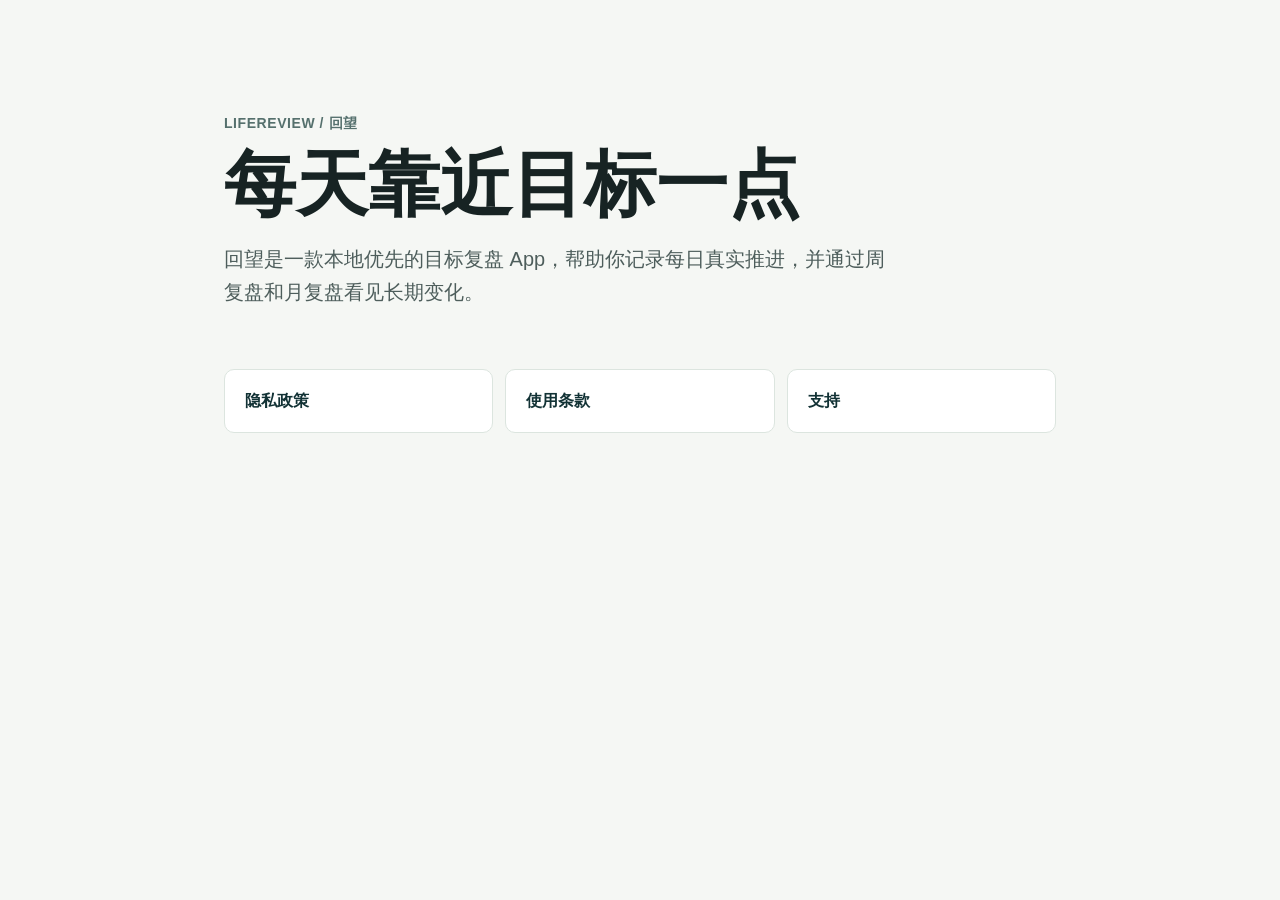
==== index.html @ bb7329b0 "docs: 发布回望支持页面" ====
<!doctype html>
<html lang="zh-Hans">
<head>
  <meta charset="utf-8">
  <meta name="viewport" content="width=device-width, initial-scale=1">
  <title>回望 - 支持与法律信息</title>
  <link rel="stylesheet" href="styles.css">
</head>
<body>
  <main class="page">
    <section class="hero">
      <p class="eyebrow">LifeReview / 回望</p>
      <h1>每天靠近目标一点</h1>
      <p class="lead">回望是一款本地优先的目标复盘 App，帮助你记录每日真实推进，并通过周复盘和月复盘看见长期变化。</p>
    </section>

    <section class="links" aria-label="支持与法律信息">
      <a href="privacy.html">隐私政策</a>
      <a href="terms.html">使用条款</a>
      <a href="support.html">支持</a>
    </section>
  </main>
</body>
</html>
---- styles.css ----
body {
  margin: 0;
  color: #172323;
  background: #f5f7f4;
  font-family: -apple-system, BlinkMacSystemFont, "Segoe UI", sans-serif;
  line-height: 1.65;
}

a {
  color: #1b6d72;
}

.page {
  box-sizing: border-box;
  width: min(880px, 100%);
  margin: 0 auto;
  padding: 56px 24px;
}

.hero {
  padding: 56px 0 40px;
}

.eyebrow {
  margin: 0 0 12px;
  color: #55706d;
  font-size: 14px;
  font-weight: 700;
  letter-spacing: .04em;
  text-transform: uppercase;
}

h1 {
  margin: 0 0 16px;
  font-size: clamp(36px, 7vw, 72px);
  line-height: 1.05;
}

h2 {
  margin-top: 36px;
  font-size: 22px;
}

.lead {
  max-width: 680px;
  color: #4e5e5c;
  font-size: 20px;
}

.links {
  display: grid;
  grid-template-columns: repeat(auto-fit, minmax(180px, 1fr));
  gap: 12px;
}

.links a {
  display: block;
  padding: 18px 20px;
  color: #123235;
  background: #ffffff;
  border: 1px solid #dce5df;
  border-radius: 10px;
  font-weight: 700;
  text-decoration: none;
}

.document {
  max-width: 760px;
}

.muted {
  color: #6c7876;
}
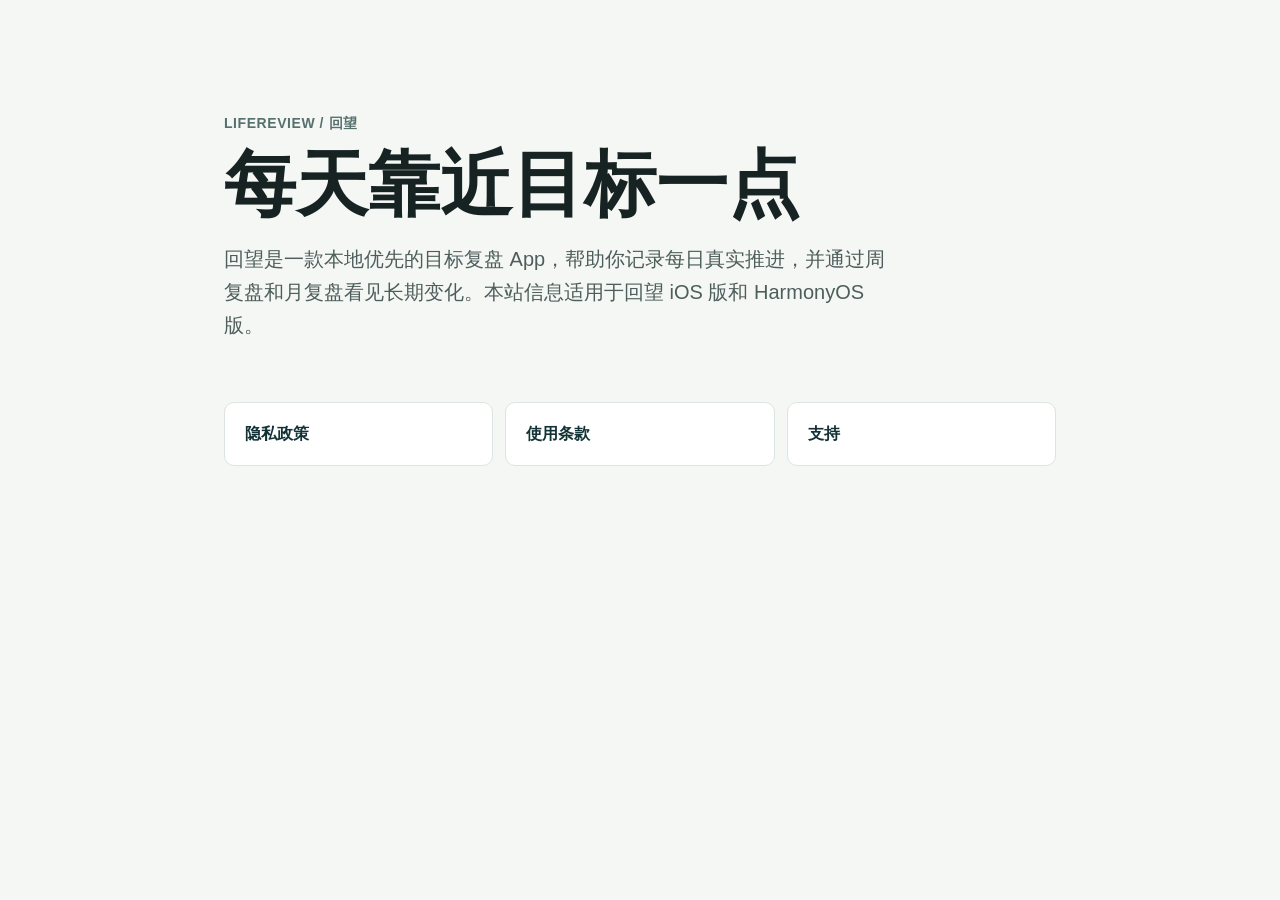
==== commit 32529d9e: "docs: 补充鸿蒙版隐私政策和支持说明" ====
--- a/index.html
+++ b/index.html
@@ -11,7 +11,7 @@
     <section class="hero">
       <p class="eyebrow">LifeReview / 回望</p>
       <h1>每天靠近目标一点</h1>
-      <p class="lead">回望是一款本地优先的目标复盘 App，帮助你记录每日真实推进，并通过周复盘和月复盘看见长期变化。</p>
+      <p class="lead">回望是一款本地优先的目标复盘 App，帮助你记录每日真实推进，并通过周复盘和月复盘看见长期变化。本站信息适用于回望 iOS 版和 HarmonyOS 版。</p>
     </section>
 
     <section class="links" aria-label="支持与法律信息">
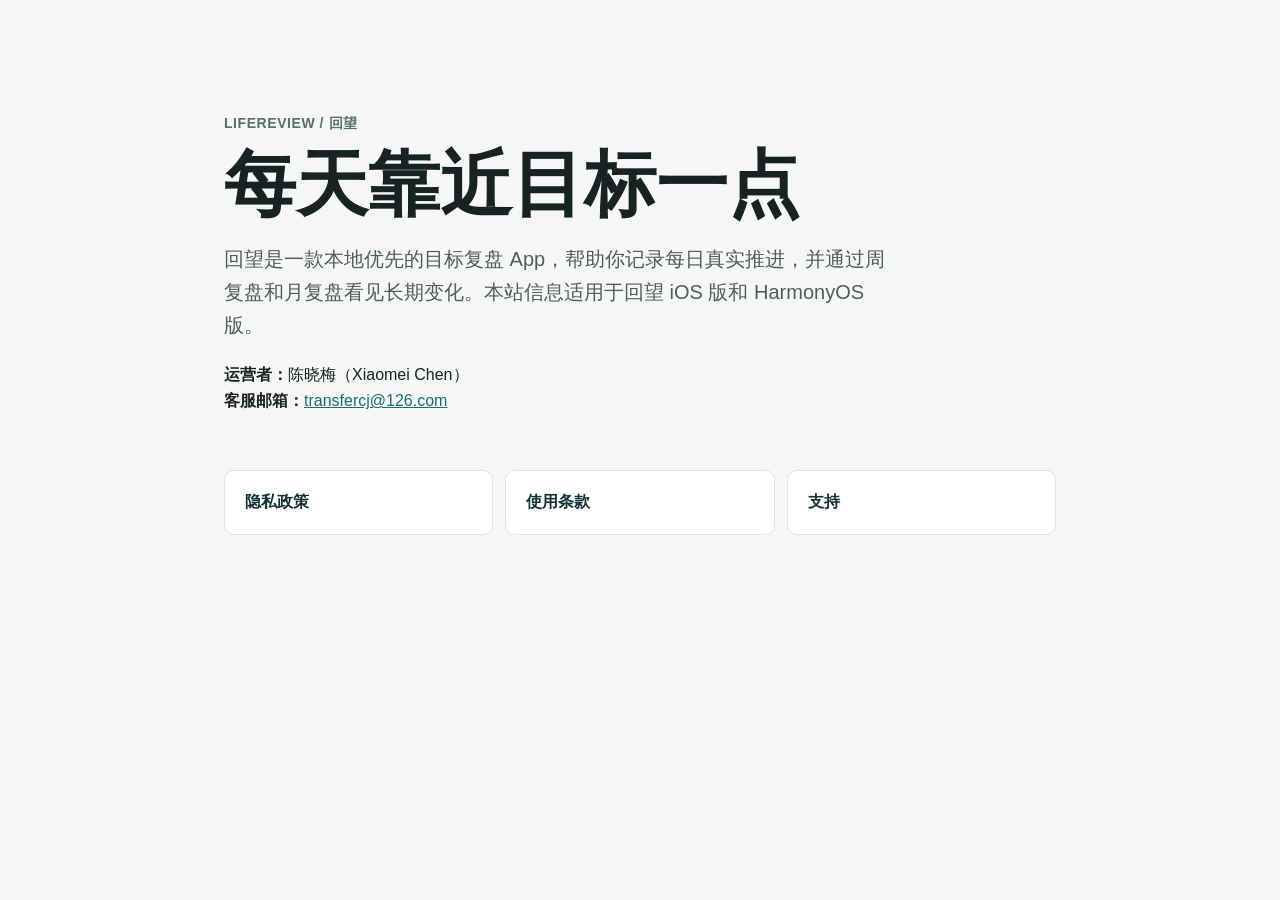
==== commit c24cd231: "docs: 补齐回望双平台隐私政策" ====
--- a/index.html
+++ b/index.html
@@ -12,6 +12,7 @@
       <p class="eyebrow">LifeReview / 回望</p>
       <h1>每天靠近目标一点</h1>
       <p class="lead">回望是一款本地优先的目标复盘 App，帮助你记录每日真实推进，并通过周复盘和月复盘看见长期变化。本站信息适用于回望 iOS 版和 HarmonyOS 版。</p>
+      <p><strong>运营者：</strong>陈晓梅（Xiaomei Chen）<br><strong>客服邮箱：</strong><a href="mailto:transfercj@126.com">transfercj@126.com</a></p>
     </section>
 
     <section class="links" aria-label="支持与法律信息">
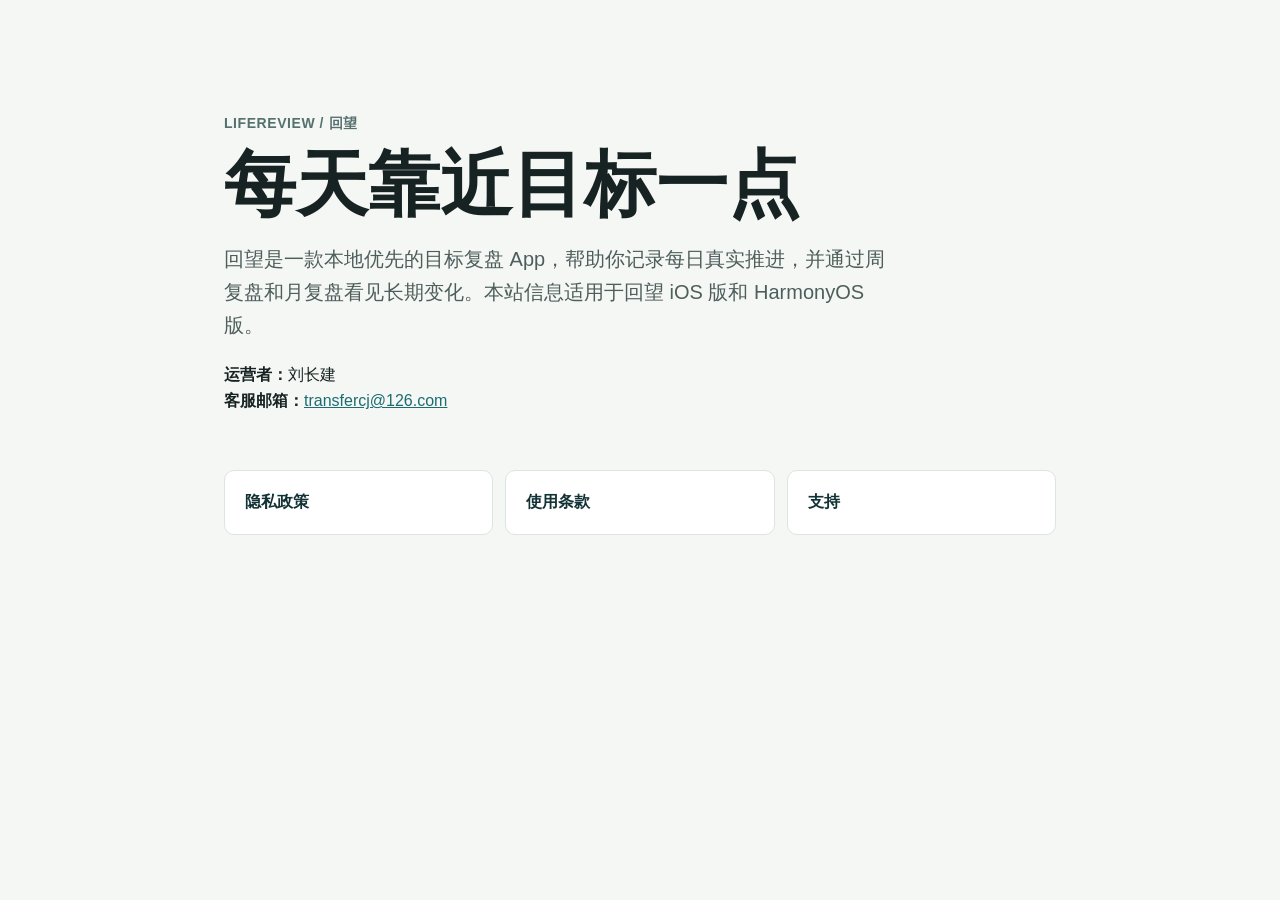
==== commit 6a1ba8b5: "fix: 修正回望协议主体与客服信息" ====
--- a/index.html
+++ b/index.html
@@ -12,7 +12,7 @@
       <p class="eyebrow">LifeReview / 回望</p>
       <h1>每天靠近目标一点</h1>
       <p class="lead">回望是一款本地优先的目标复盘 App，帮助你记录每日真实推进，并通过周复盘和月复盘看见长期变化。本站信息适用于回望 iOS 版和 HarmonyOS 版。</p>
-      <p><strong>运营者：</strong>陈晓梅（Xiaomei Chen）<br><strong>客服邮箱：</strong><a href="mailto:transfercj@126.com">transfercj@126.com</a></p>
+      <p><strong>运营者：</strong>刘长建<br><strong>客服邮箱：</strong><a href="mailto:transfercj@126.com">transfercj@126.com</a></p>
     </section>
 
     <section class="links" aria-label="支持与法律信息">
